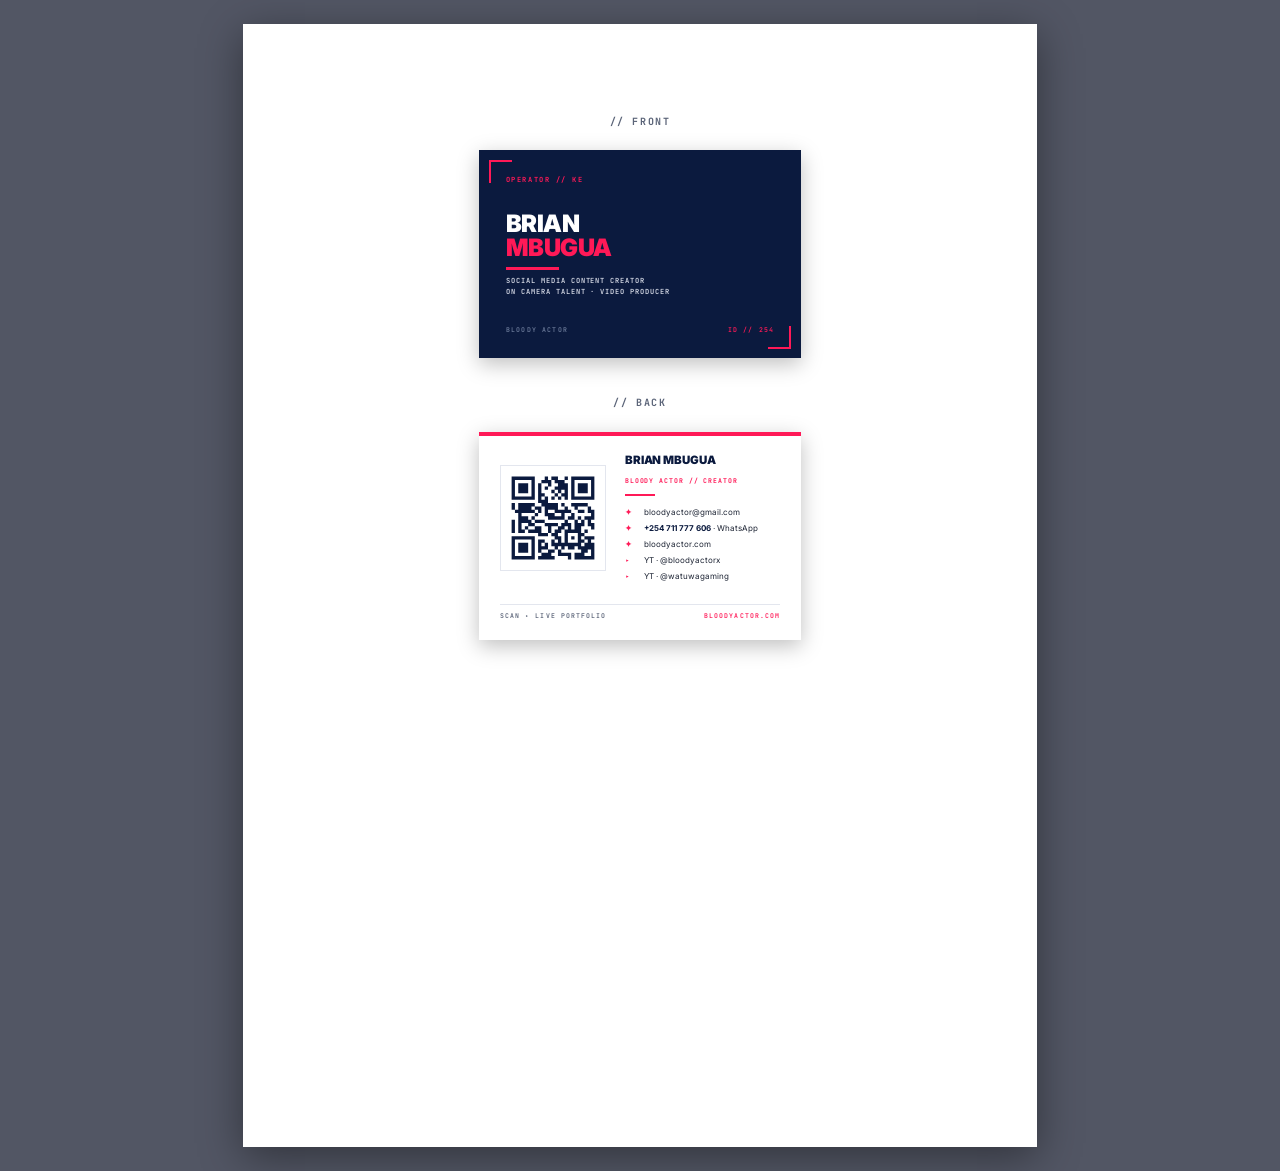
==== card.html @ 282bface "Add print-ready business card design Two-sided 85x55mm card matching the CV and site brand language:" ====
<!DOCTYPE html>
<html lang="en">
<head>
<meta charset="UTF-8">
<meta name="viewport" content="width=device-width, initial-scale=1.0">
<title>Brian Mbugua — Business Card</title>
<link rel="preconnect" href="https://fonts.googleapis.com">
<link rel="preconnect" href="https://fonts.gstatic.com" crossorigin>
<link href="https://fonts.googleapis.com/css2?family=Inter:wght@400;500;600;700;800;900&family=JetBrains+Mono:wght@500;600;700&display=swap" rel="stylesheet">
<style>
  /* ───────────────────────────────────────────────
     BRIAN MBUGUA — BUSINESS CARD
     Print spec : 85mm × 55mm (Kenya / EU standard)
     Bleed      : 3mm on every edge (final cut 85×55)
     Workflow   : open this file, Ctrl+P, "Save as PDF",
                  paper A4, margins None, "Background graphics" ON.
                  Send the PDF to your printer.
     ─────────────────────────────────────────────── */
  :root {
    --navy:   #0B1A3E;
    --navy-2: #15224A;
    --pink:   #FF1957;
    --ink:    #1c2333;
    --muted:  #5b6478;
    --line:   #e3e6ee;
  }
  * { margin: 0; padding: 0; box-sizing: border-box; }
  html, body { background: #525664; font-family: 'Inter', sans-serif; -webkit-print-color-adjust: exact; print-color-adjust: exact; }

  /* On-screen preview sheet — both sides side by side */
  .sheet {
    width: 210mm; min-height: 297mm;
    margin: 24px auto; padding: 28mm 0 0;
    display: flex; flex-direction: column; align-items: center; gap: 14mm;
    background: #fff;
    box-shadow: 0 10px 40px rgba(0,0,0,0.4);
  }
  .sheet h6 {
    font-family: 'JetBrains Mono', monospace; font-size: 10px;
    letter-spacing: 0.16em; text-transform: uppercase; color: var(--muted);
    margin-bottom: -8mm; margin-top: -4mm;
  }

  /* ─── CARD CHASSIS ─── */
  .card {
    width: 85mm; height: 55mm;
    position: relative; overflow: hidden;
    box-shadow: 0 6px 20px rgba(0,0,0,0.25);
  }

  /* ═══════════ FRONT ═══════════ */
  .front {
    background: var(--navy); color: #fff;
    display: flex; flex-direction: column; justify-content: space-between;
    padding: 6.5mm 7mm;
  }
  /* corner brackets */
  .front::before, .front::after {
    content: ''; position: absolute; width: 5.5mm; height: 5.5mm;
    border: 0.6mm solid var(--pink);
  }
  .front::before { top: 2.5mm; left: 2.5mm; border-right: none; border-bottom: none; }
  .front::after  { bottom: 2.5mm; right: 2.5mm; border-left: none; border-top: none; }

  .front-tag {
    font-family: 'JetBrains Mono', monospace;
    font-size: 7px; letter-spacing: 0.22em; text-transform: uppercase;
    color: var(--pink); font-weight: 700;
  }
  .front-name {
    font-size: 24px; font-weight: 900; letter-spacing: -0.02em;
    line-height: 1; color: #fff;
  }
  .front-name .last { color: var(--pink); }
  .front-rule { width: 14mm; height: 0.9mm; background: var(--pink); margin: 2mm 0 1.5mm; }
  .front-role {
    font-family: 'JetBrains Mono', monospace;
    font-size: 7px; letter-spacing: 0.14em; text-transform: uppercase;
    color: #d6dae6; font-weight: 600; line-height: 1.5;
  }
  .front-foot {
    display: flex; justify-content: space-between; align-items: flex-end;
    font-family: 'JetBrains Mono', monospace;
    font-size: 6.5px; letter-spacing: 0.18em; text-transform: uppercase;
    color: #6b7a99; font-weight: 600;
  }
  .front-foot .id { color: var(--pink); }

  /* ═══════════ BACK ═══════════ */
  .back {
    background: #fff; color: var(--ink);
    display: grid; grid-template-columns: auto 1fr;
    gap: 5mm; padding: 5mm 5.5mm;
    border-top: 1.2mm solid var(--pink);
  }
  .back-qr {
    width: 28mm; height: 28mm;
    align-self: center;
    background: #fff; padding: 1mm;
    border: 0.3mm solid var(--line);
  }
  .back-qr img { width: 100%; height: 100%; display: block; }

  .back-info { display: flex; flex-direction: column; justify-content: center; gap: 1.6mm; min-width: 0; }
  .back-name {
    font-size: 11.5px; font-weight: 900; color: var(--navy); letter-spacing: -0.01em; line-height: 1;
  }
  .back-role {
    font-family: 'JetBrains Mono', monospace;
    font-size: 6.5px; letter-spacing: 0.14em; text-transform: uppercase;
    color: var(--pink); font-weight: 700; margin-top: 0.8mm;
  }
  .back-divider { width: 8mm; height: 0.5mm; background: var(--pink); margin: 1mm 0 1.2mm; }

  .row {
    display: flex; align-items: center; gap: 2mm;
    font-size: 8px; color: var(--ink); line-height: 1.25;
  }
  .row .ic {
    font-family: 'JetBrains Mono', monospace; font-weight: 700;
    color: var(--pink); font-size: 8px; width: 3mm; flex-shrink: 0;
  }
  .row a { color: var(--ink); text-decoration: none; word-break: break-word; }
  .row strong { font-weight: 700; color: var(--navy); }

  .back-foot {
    grid-column: 1 / -1;
    font-family: 'JetBrains Mono', monospace;
    font-size: 6.5px; letter-spacing: 0.16em; text-transform: uppercase;
    color: var(--muted); font-weight: 600;
    border-top: 0.2mm solid var(--line);
    padding-top: 1.5mm; margin-top: 1mm;
    display: flex; justify-content: space-between;
  }
  .back-foot .pink { color: var(--pink); }

  /* ─── PRINT ─── */
  @media print {
    html, body { background: #fff; }
    .sheet { margin: 0; box-shadow: none; padding: 14mm 0; min-height: auto; }
    .sheet h6 { display: none; }
    .card { box-shadow: none; page-break-inside: avoid; }
    @page { size: A4; margin: 0; }
  }
</style>
</head>
<body>

<div class="sheet">

  <h6>// Front</h6>
  <!-- ════════ FRONT ════════ -->
  <div class="card front">
    <div>
      <div class="front-tag">Operator // KE</div>
    </div>
    <div>
      <div class="front-name">BRIAN<br><span class="last">MBUGUA</span></div>
      <div class="front-rule"></div>
      <div class="front-role">Social Media Content Creator<br>On Camera Talent · Video Producer</div>
    </div>
    <div class="front-foot">
      <span>Bloody Actor</span>
      <span class="id">ID // 254</span>
    </div>
  </div>

  <h6>// Back</h6>
  <!-- ════════ BACK ════════ -->
  <div class="card back">
    <div class="back-qr">
      <img src="assets/qr-site.svg" alt="QR to bloodyactor.com">
    </div>
    <div class="back-info">
      <div class="back-name">BRIAN MBUGUA</div>
      <div class="back-role">Bloody Actor // Creator</div>
      <div class="back-divider"></div>

      <div class="row"><span class="ic">✦</span><a href="mailto:bloodyactor@gmail.com">bloodyactor@gmail.com</a></div>
      <div class="row"><span class="ic">✦</span><span><strong>+254 711 777 606</strong> · WhatsApp</span></div>
      <div class="row"><span class="ic">✦</span><a href="https://bloodyactor.com">bloodyactor.com</a></div>
      <div class="row"><span class="ic">▸</span><span>YT · @bloodyactorx</span></div>
      <div class="row"><span class="ic">▸</span><span>YT · @watuwagaming</span></div>
    </div>
    <div class="back-foot">
      <span>Scan ▸ Live portfolio</span>
      <span class="pink">bloodyactor.com</span>
    </div>
  </div>

</div>

</body>
</html>
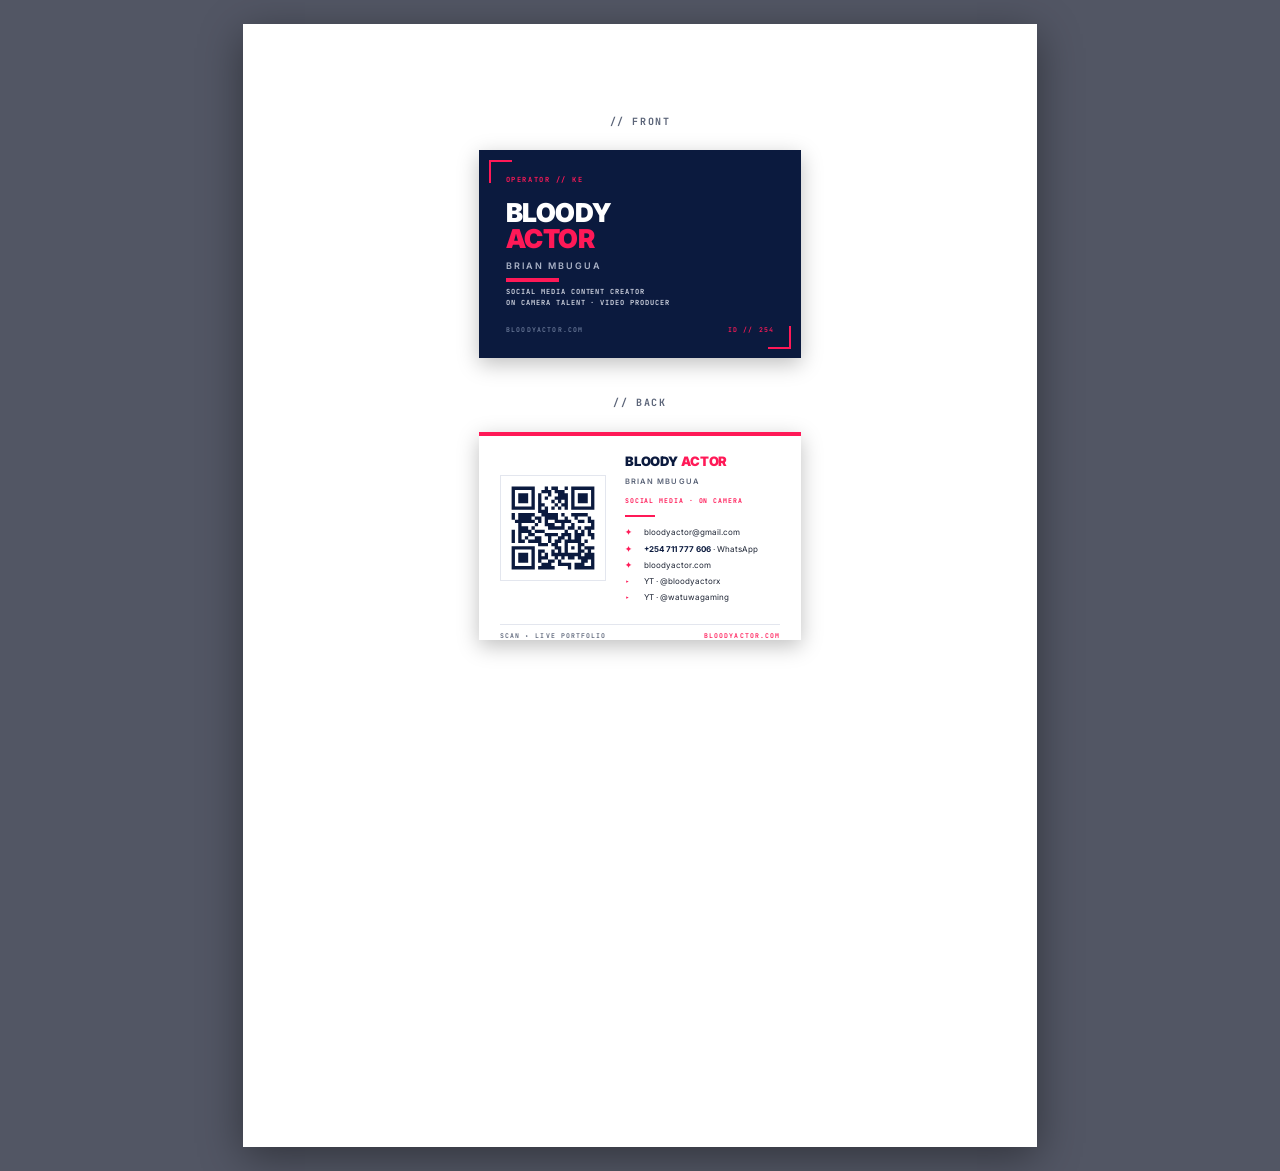
==== commit b925df42: "Lead with Bloody Actor brand name, real name as subtitle Front and back now read BLOODY ACTOR in lar" ====
--- a/card.html
+++ b/card.html
@@ -68,10 +68,14 @@
     color: var(--pink); font-weight: 700;
   }
   .front-name {
-    font-size: 24px; font-weight: 900; letter-spacing: -0.02em;
+    font-size: 26px; font-weight: 900; letter-spacing: -0.02em;
     line-height: 1; color: #fff;
   }
   .front-name .last { color: var(--pink); }
+  .front-realname {
+    font-size: 9px; font-weight: 600; letter-spacing: 0.22em;
+    text-transform: uppercase; color: #aab2c6; margin-top: 2mm;
+  }
   .front-rule { width: 14mm; height: 0.9mm; background: var(--pink); margin: 2mm 0 1.5mm; }
   .front-role {
     font-family: 'JetBrains Mono', monospace;
@@ -103,12 +107,17 @@
 
   .back-info { display: flex; flex-direction: column; justify-content: center; gap: 1.6mm; min-width: 0; }
   .back-name {
-    font-size: 11.5px; font-weight: 900; color: var(--navy); letter-spacing: -0.01em; line-height: 1;
+    font-size: 13px; font-weight: 900; color: var(--navy); letter-spacing: -0.01em; line-height: 1;
+  }
+  .back-name .last { color: var(--pink); }
+  .back-realname {
+    font-size: 7.5px; font-weight: 600; letter-spacing: 0.16em;
+    text-transform: uppercase; color: var(--muted); margin-top: 1mm;
   }
   .back-role {
     font-family: 'JetBrains Mono', monospace;
     font-size: 6.5px; letter-spacing: 0.14em; text-transform: uppercase;
-    color: var(--pink); font-weight: 700; margin-top: 0.8mm;
+    color: var(--pink); font-weight: 700; margin-top: 1mm;
   }
   .back-divider { width: 8mm; height: 0.5mm; background: var(--pink); margin: 1mm 0 1.2mm; }
 
@@ -155,12 +164,13 @@
       <div class="front-tag">Operator // KE</div>
     </div>
     <div>
-      <div class="front-name">BRIAN<br><span class="last">MBUGUA</span></div>
+      <div class="front-name">BLOODY<br><span class="last">ACTOR</span></div>
+      <div class="front-realname">Brian Mbugua</div>
       <div class="front-rule"></div>
       <div class="front-role">Social Media Content Creator<br>On Camera Talent · Video Producer</div>
     </div>
     <div class="front-foot">
-      <span>Bloody Actor</span>
+      <span>bloodyactor.com</span>
       <span class="id">ID // 254</span>
     </div>
   </div>
@@ -172,8 +182,9 @@
       <img src="assets/qr-site.svg" alt="QR to bloodyactor.com">
     </div>
     <div class="back-info">
-      <div class="back-name">BRIAN MBUGUA</div>
-      <div class="back-role">Bloody Actor // Creator</div>
+      <div class="back-name">BLOODY <span class="last">ACTOR</span></div>
+      <div class="back-realname">Brian Mbugua</div>
+      <div class="back-role">Social Media · On Camera</div>
       <div class="back-divider"></div>
 
       <div class="row"><span class="ic">✦</span><a href="mailto:bloodyactor@gmail.com">bloodyactor@gmail.com</a></div>
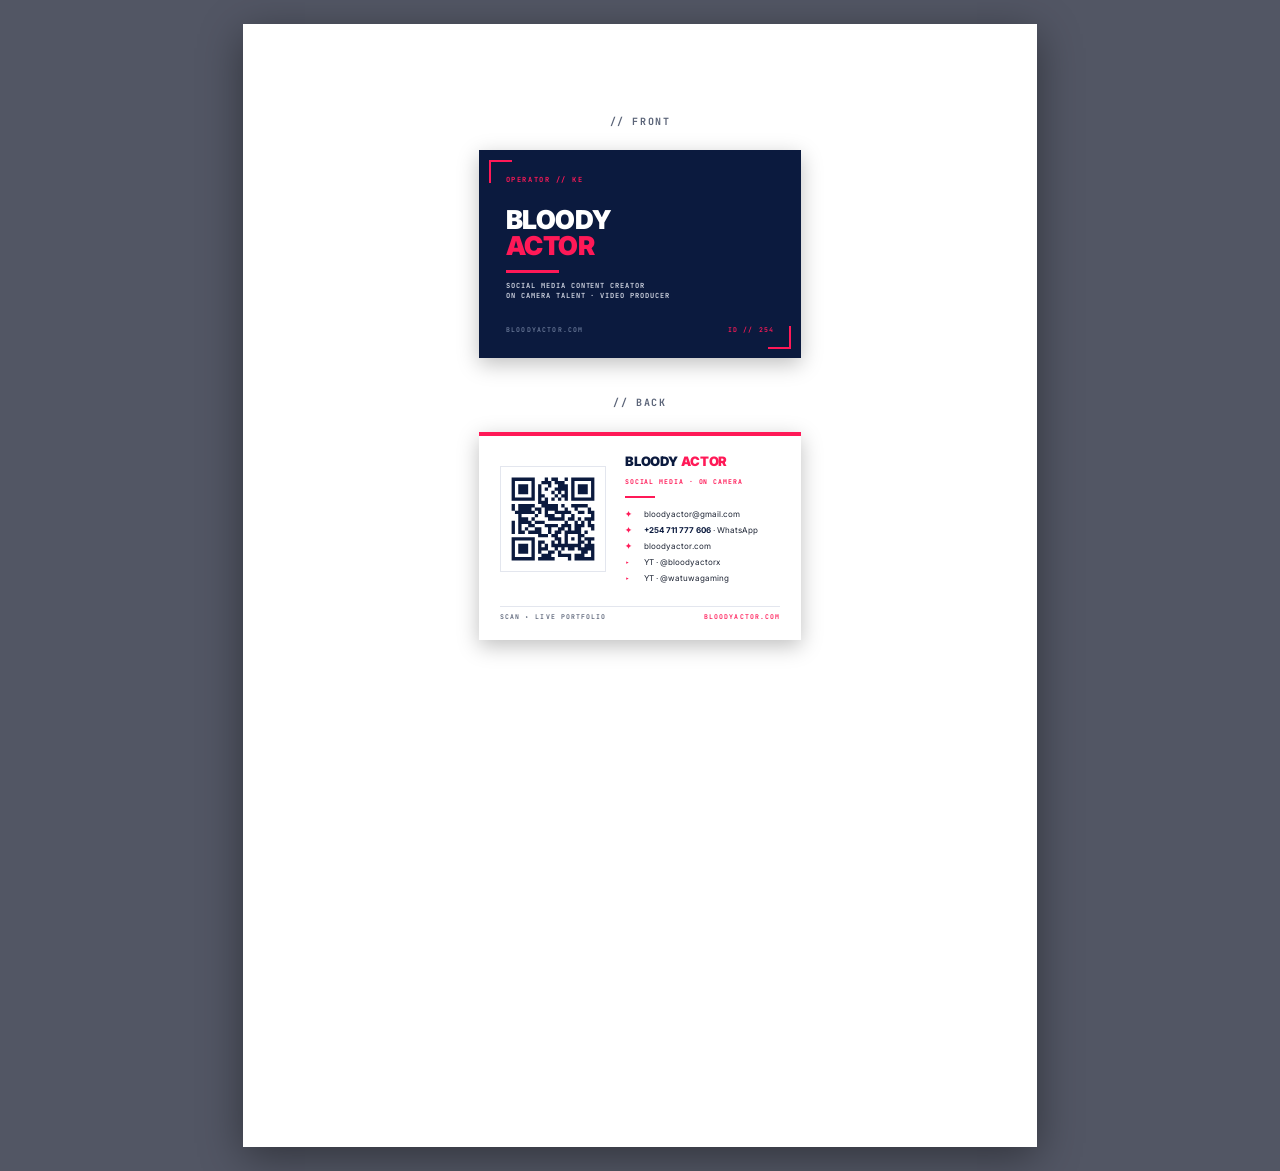
==== commit 87b0b27d: "Drop real name from business card for privacy The card is a public handout, the CV is a private send" ====
--- a/card.html
+++ b/card.html
@@ -72,11 +72,7 @@
     line-height: 1; color: #fff;
   }
   .front-name .last { color: var(--pink); }
-  .front-realname {
-    font-size: 9px; font-weight: 600; letter-spacing: 0.22em;
-    text-transform: uppercase; color: #aab2c6; margin-top: 2mm;
-  }
-  .front-rule { width: 14mm; height: 0.9mm; background: var(--pink); margin: 2mm 0 1.5mm; }
+  .front-rule { width: 14mm; height: 0.9mm; background: var(--pink); margin: 3mm 0 2mm; }
   .front-role {
     font-family: 'JetBrains Mono', monospace;
     font-size: 7px; letter-spacing: 0.14em; text-transform: uppercase;
@@ -110,10 +106,6 @@
     font-size: 13px; font-weight: 900; color: var(--navy); letter-spacing: -0.01em; line-height: 1;
   }
   .back-name .last { color: var(--pink); }
-  .back-realname {
-    font-size: 7.5px; font-weight: 600; letter-spacing: 0.16em;
-    text-transform: uppercase; color: var(--muted); margin-top: 1mm;
-  }
   .back-role {
     font-family: 'JetBrains Mono', monospace;
     font-size: 6.5px; letter-spacing: 0.14em; text-transform: uppercase;
@@ -165,7 +157,6 @@
     </div>
     <div>
       <div class="front-name">BLOODY<br><span class="last">ACTOR</span></div>
-      <div class="front-realname">Brian Mbugua</div>
       <div class="front-rule"></div>
       <div class="front-role">Social Media Content Creator<br>On Camera Talent · Video Producer</div>
     </div>
@@ -183,7 +174,6 @@
     </div>
     <div class="back-info">
       <div class="back-name">BLOODY <span class="last">ACTOR</span></div>
-      <div class="back-realname">Brian Mbugua</div>
       <div class="back-role">Social Media · On Camera</div>
       <div class="back-divider"></div>
 
